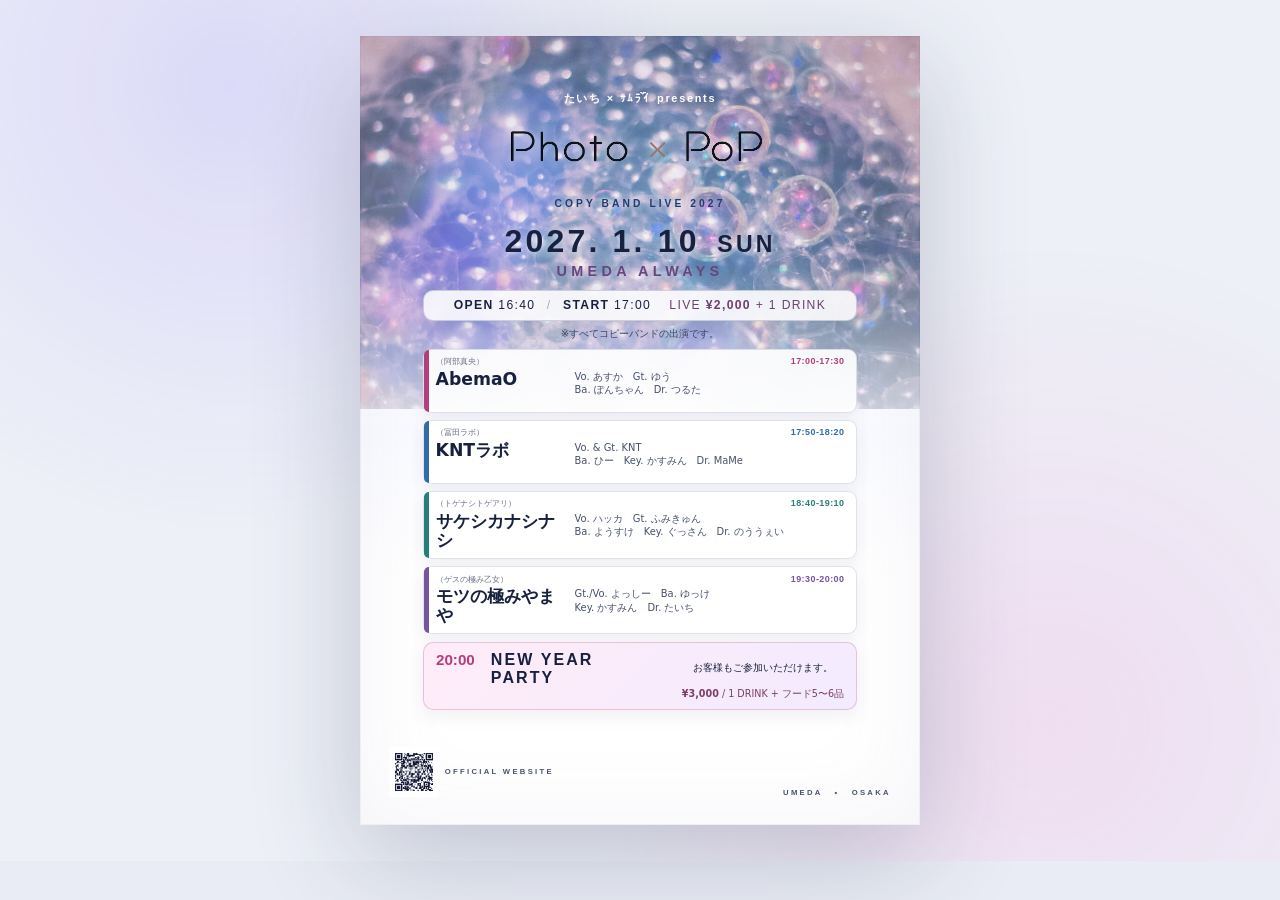
==== flyer/index.html @ 2063f886 "Rework compact band information cards" ====
<!doctype html>
<html lang="ja">
  <head>
    <meta charset="UTF-8">
    <meta name="viewport" content="width=device-width, initial-scale=1.0">
    <meta name="description" content="2027年1月10日、梅田ALWAYSで開催するPhoto × PoP コピーバンドライブのご案内">
    <title>Photo × PoP | Copy Band Live 2027</title>
    <link rel="stylesheet" href="./styles.css">
  </head>
  <body>
    <main class="flyer" aria-labelledby="event-title">
      <header class="hero">
        <p class="presents">たいち × ｻﾑﾗｲོ presents</p>
        <img class="event-logo" src="./images/logo.png" alt="Photo × PoP">
        <h1 id="event-title" class="visually-hidden">Photo × PoP</h1>
        <p class="subtitle">COPY BAND LIVE 2027</p>

        <div class="event-date" aria-label="2027年1月10日日曜日">
          <span>2027. 1. 10</span>
          <span class="day">SUN</span>
        </div>
        <p class="venue">UMEDA ALWAYS</p>

        <section class="event-summary" aria-label="開催情報">
          <p><strong>OPEN</strong> 16:40 <span class="divider">/</span> <strong>START</strong> 17:00</p>
          <p class="live-price">LIVE <strong>¥2,000</strong> + 1 DRINK</p>
        </section>
        <p class="copy-note">※すべてコピーバンドの出演です。</p>
      </header>

      <section class="timetable" aria-label="出演タイムテーブル">
        <article class="act act-pink">
          <div class="act-detail">
            <div class="act-heading">
              <p class="cover-name">（阿部真央）</p>
              <time datetime="2027-01-10T17:00">17:00-17:30</time>
            </div>
            <div class="act-main">
              <h2>AbemaO</h2>
              <div class="members">
                <p>Vo. あすか　Gt. ゆう</p>
                <p>Ba. ぽんちゃん　Dr. つるた</p>
              </div>
            </div>
          </div>
        </article>

        <article class="act act-blue">
          <div class="act-detail">
            <div class="act-heading">
              <p class="cover-name">（冨田ラボ）</p>
              <time datetime="2027-01-10T17:50">17:50-18:20</time>
            </div>
            <div class="act-main">
              <h2>KNTラボ</h2>
              <div class="members">
                <p>Vo. &amp; Gt. KNT</p>
                <p>Ba. ひー　Key. かすみん　Dr. MaMe</p>
              </div>
            </div>
          </div>
        </article>

        <article class="act act-mint">
          <div class="act-detail">
            <div class="act-heading">
              <p class="cover-name">（トゲナシトゲアリ）</p>
              <time datetime="2027-01-10T18:40">18:40-19:10</time>
            </div>
            <div class="act-main">
              <h2>サケシカナシナシ</h2>
              <div class="members">
                <p>Vo. ハッカ　Gt. ふみきゅん</p>
                <p>Ba. ようすけ　Key. ぐっさん　Dr. のううぇい</p>
              </div>
            </div>
          </div>
        </article>

        <article class="act act-lilac">
          <div class="act-detail">
            <div class="act-heading">
              <p class="cover-name">（ゲスの極み乙女）</p>
              <time datetime="2027-01-10T19:30">19:30-20:00</time>
            </div>
            <div class="act-main">
              <h2>モツの極みやまや</h2>
              <div class="members">
                <p>Gt./Vo. よっしー　Ba. ゆっけ</p>
                <p>Key. かすみん　Dr. たいち</p>
              </div>
            </div>
          </div>
        </article>
      </section>

      <section class="party" aria-labelledby="party-title">
        <div class="party-heading">
          <time datetime="2027-01-10T20:00">20:00</time>
          <h2 id="party-title">NEW YEAR PARTY</h2>
        </div>
        <p>お客様もご参加いただけます。</p>
        <p class="party-price"><strong>¥3,000</strong> / 1 DRINK + フード5〜6品</p>
      </section>

      <footer>
        <div class="web-link">
          <img src="./images/photopop-qr.png" alt="Photo × PoP公式サイト https://taichi411.github.io/PhotoPoP/ のQRコード">
          <p>OFFICIAL WEBSITE</p>
        </div>
        <p class="footer-location">UMEDA <span aria-hidden="true">•</span> OSAKA</p>
      </footer>
    </main>
  </body>
</html>
---- flyer/styles.css ----
:root {
  color-scheme: light;
  font-family: "Hiragino Kaku Gothic ProN", "Yu Gothic", "Meiryo", system-ui, sans-serif;
  --ink: #17213f;
  --muted: #46506b;
  --panel: rgb(255 255 255 / 91%);
  --pink: #b33e7c;
  --blue: #326ca7;
  --mint: #267f79;
  --lilac: #7654a0;
}

* {
  box-sizing: border-box;
}

html {
  min-height: 100%;
  background: #e9ecf4;
}

body {
  min-height: 100%;
  margin: 0;
  padding: clamp(12px, 3vw, 36px);
  color: var(--ink);
  background:
    radial-gradient(circle at 18% 10%, rgb(114 85 255 / 14%), transparent 28rem),
    radial-gradient(circle at 82% 84%, rgb(255 86 190 / 12%), transparent 30rem),
    #edf0f7;
}

.flyer {
  position: relative;
  isolation: isolate;
  width: min(100%, 560px);
  aspect-ratio: 105 / 148;
  margin: 0 auto;
  overflow: hidden;
  padding: 4.6% 5.2% 3.6%;
  background: #fff url("./images/background.jpg") center top / 100% auto no-repeat;
  box-shadow: 0 30px 100px rgb(45 49 82 / 24%);
}

.flyer::before,
.flyer::after {
  position: absolute;
  inset: 0;
  z-index: -1;
  content: "";
  pointer-events: none;
}

.flyer::before {
  background:
    linear-gradient(180deg, rgb(255 255 255 / 8%) 0%, rgb(248 249 255 / 24%) 29%, rgb(249 250 255 / 88%) 51%, #fff 68%),
    radial-gradient(circle at 20% 15%, rgb(219 208 255 / 20%), transparent 40%);
}

.flyer::after {
  border: 1px solid rgb(39 49 89 / 8%);
  box-shadow: inset 0 0 90px rgb(110 120 160 / 8%);
}

.hero {
  text-align: center;
}

.presents,
.subtitle,
.venue,
footer {
  margin: 0;
  font-family: Arial, Helvetica, sans-serif;
  font-weight: 700;
  letter-spacing: .3em;
}

.presents {
  margin: 0 0 1.2%;
  color: #fff;
  font-size: clamp(.42rem, 1.45vw, .68rem);
  letter-spacing: .16em;
  text-shadow: 0 1px 8px rgb(24 27 62 / 72%);
}

.event-logo {
  display: block;
  width: 71%;
  height: auto;
  margin: 0 auto;
  filter: brightness(.68) contrast(1.2) drop-shadow(0 1px 8px rgb(255 255 255 / 88%));
}

.visually-hidden {
  position: absolute;
  width: 1px;
  height: 1px;
  padding: 0;
  margin: -1px;
  overflow: hidden;
  clip: rect(0, 0, 0, 0);
  white-space: nowrap;
  border: 0;
}

.subtitle {
  margin-top: .8%;
  color: #263b6d;
  font-size: clamp(.4rem, 1.35vw, .64rem);
  text-shadow: 0 1px 7px rgb(255 255 255 / 86%);
}

.event-date {
  display: flex;
  align-items: baseline;
  justify-content: center;
  gap: .55em;
  margin-top: 3.2%;
  font-family: Arial, Helvetica, sans-serif;
  font-size: clamp(1.12rem, 4.8vw, 2rem);
  font-weight: 700;
  letter-spacing: .1em;
  text-shadow: 0 1px 8px rgb(255 255 255 / 88%);
}

.event-date .day {
  font-size: .72em;
}

.venue {
  margin-top: .25em;
  color: #65477b;
  font-size: clamp(.58rem, 2.1vw, .9rem);
}

.event-summary {
  display: flex;
  justify-content: center;
  gap: 1.5em;
  margin: 2.5% auto 0;
  padding: 1.7% 2.4%;
  border: 1px solid rgb(59 69 112 / 23%);
  border-radius: 10px;
  background: rgb(255 255 255 / 86%);
  box-shadow: 0 5px 18px rgb(38 45 78 / 10%);
  backdrop-filter: blur(14px);
  font-family: Arial, Helvetica, sans-serif;
  font-size: clamp(.48rem, 1.72vw, .76rem);
  letter-spacing: .11em;
}

.event-summary p {
  margin: 0;
}

.event-summary .live-price {
  margin-top: 0;
  color: #6d3f70;
}

.divider {
  margin: 0 .55em;
  color: rgb(26 36 70 / 35%);
}

.copy-note {
  margin: .65em 0 .75em;
  color: #3d4661;
  font-size: clamp(.42rem, 1.42vw, .62rem);
}

.timetable {
  display: grid;
  gap: clamp(4px, 1vw, 7px);
}

.act {
  --accent: #fff;
  position: relative;
  min-height: 64px;
  padding: 1.55% 2.7% 1.75%;
  border: 1px solid rgb(64 76 122 / 16%);
  border-radius: 9px;
  background: var(--panel);
  backdrop-filter: blur(14px);
  box-shadow: 0 5px 16px rgb(46 55 91 / 8%);
}

.act::before {
  position: absolute;
  inset: 0 auto 0 0;
  width: 5px;
  border-radius: 9px 0 0 9px;
  background: var(--accent);
  content: "";
}

.act-pink { --accent: var(--pink); }
.act-blue { --accent: var(--blue); }
.act-mint { --accent: var(--mint); }
.act-lilac { --accent: var(--lilac); }

.act time {
  color: var(--accent);
  font-family: Arial, Helvetica, sans-serif;
  font-size: clamp(.4rem, 1.28vw, .56rem);
  font-weight: 700;
  letter-spacing: .05em;
  white-space: nowrap;
}

.act-detail {
  width: 100%;
}

.act-heading {
  display: flex;
  align-items: baseline;
  justify-content: space-between;
  gap: 1em;
  margin-bottom: .2em;
}

.act .cover-name {
  color: #697087;
  font-size: clamp(.36rem, 1.08vw, .48rem);
  line-height: 1;
}

.act-main {
  display: grid;
  grid-template-columns: 31% 1fr;
  align-items: start;
  gap: 3%;
}

.act h2 {
  margin: 0;
  font-size: clamp(.68rem, 2.45vw, 1.08rem);
  font-weight: 700;
  line-height: 1.12;
}

.act p {
  margin: .06em 0;
  color: var(--muted);
  font-size: clamp(.42rem, 1.42vw, .62rem);
  line-height: 1.28;
}

.members {
  padding-top: .05em;
}

.party {
  display: grid;
  grid-template-columns: 1fr auto;
  align-items: center;
  gap: .1em 1.3em;
  margin-top: 1.8%;
  padding: 1.8% 2.8%;
  border: 1px solid rgb(191 91 148 / 30%);
  border-radius: 10px;
  background: linear-gradient(135deg, rgb(255 235 247 / 96%), rgb(242 234 255 / 96%));
  box-shadow: 0 5px 18px rgb(89 53 99 / 9%);
  text-align: center;
  backdrop-filter: blur(14px);
}

.party-heading {
  display: flex;
  align-items: baseline;
  gap: 1em;
  text-align: left;
}

.party time {
  color: var(--pink);
  font-family: Arial, Helvetica, sans-serif;
  font-size: clamp(.62rem, 2.2vw, .95rem);
  font-weight: 700;
}

.party h2 {
  margin: 0;
  font-family: Arial, Helvetica, sans-serif;
  font-size: clamp(.68rem, 2.3vw, 1rem);
  letter-spacing: .13em;
}

.party > p {
  margin: 0;
  font-size: clamp(.42rem, 1.38vw, .6rem);
}

.party .party-price {
  grid-column: 2;
  margin-top: 0;
  color: #7b4168;
}

footer {
  position: absolute;
  right: 5.2%;
  bottom: 3.6%;
  left: 5.2%;
  display: flex;
  align-items: flex-end;
  justify-content: space-between;
  margin-top: 1.6%;
  color: #4a536d;
  font-size: clamp(.34rem, 1.05vw, .48rem);
  text-align: left;
}

footer span {
  padding: 0 1em;
}

.web-link {
  display: flex;
  align-items: center;
  gap: .75em;
}

.web-link img {
  width: clamp(44px, 3.9vw, 54px);
  min-width: 0;
  height: auto;
  padding: 2px;
  border-radius: 3px;
  background: #fff;
}

.web-link p,
.footer-location {
  margin: 0;
}

.footer-location {
  white-space: nowrap;
}

@media (max-width: 560px) {
  body {
    padding: 0;
  }

  .flyer {
    box-shadow: none;
  }

  .web-link img {
    width: 14mm;
  }
}

@media print {
  @page {
    size: A6 portrait;
    margin: 0;
  }

  body {
    padding: 0;
    background: none;
  }

  .flyer {
    width: 105mm;
    height: 148mm;
    padding: 4.8mm 5.5mm 3.8mm;
    box-shadow: none;
  }
}
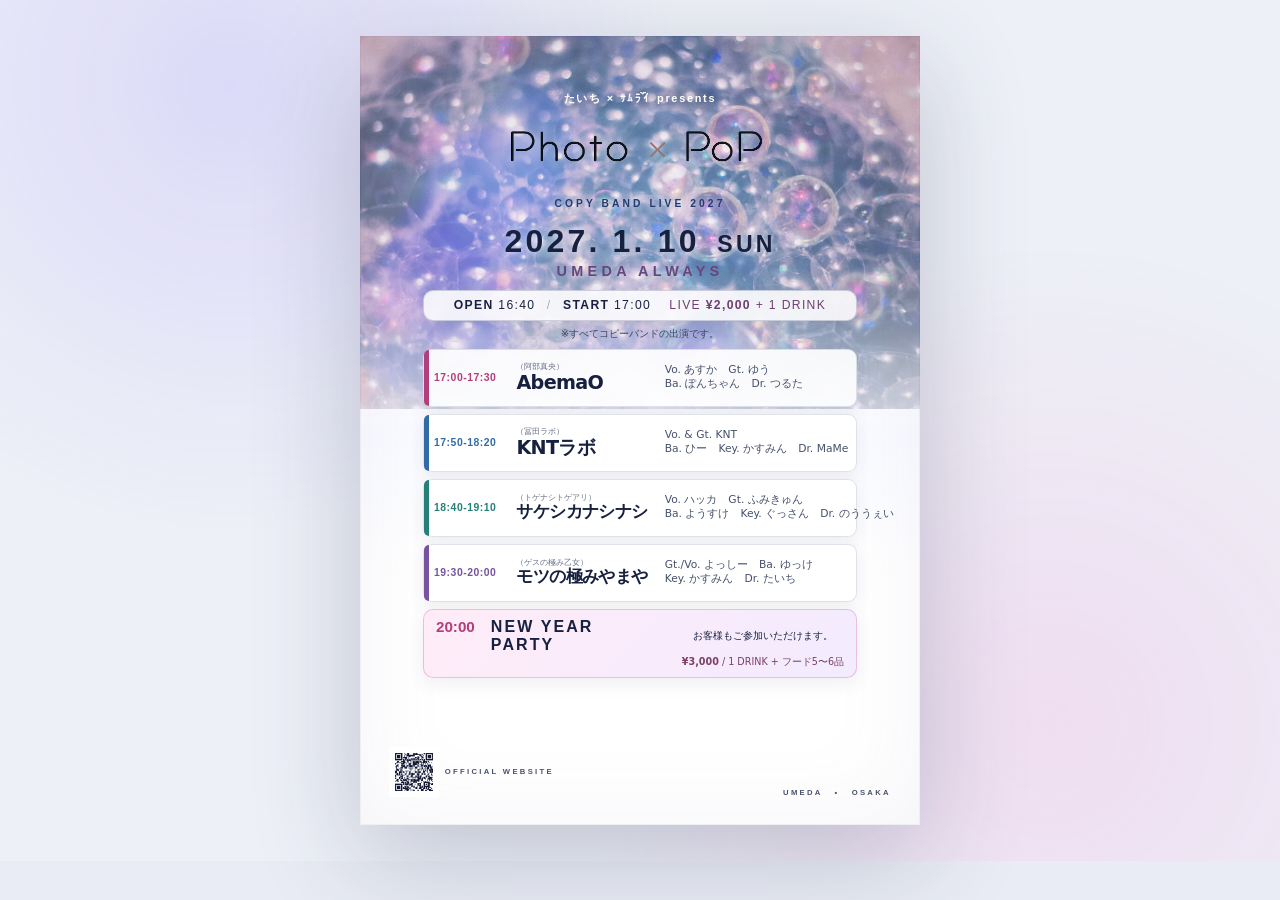
==== commit 110715e5: "Align compact flyer cards in three columns" ====
--- a/flyer/index.html
+++ b/flyer/index.html
@@ -30,66 +30,50 @@
 
       <section class="timetable" aria-label="出演タイムテーブル">
         <article class="act act-pink">
-          <div class="act-detail">
-            <div class="act-heading">
-              <p class="cover-name">（阿部真央）</p>
-              <time datetime="2027-01-10T17:00">17:00-17:30</time>
-            </div>
-            <div class="act-main">
-              <h2>AbemaO</h2>
-              <div class="members">
-                <p>Vo. あすか　Gt. ゆう</p>
-                <p>Ba. ぽんちゃん　Dr. つるた</p>
-              </div>
-            </div>
+          <time datetime="2027-01-10T17:00">17:00-17:30</time>
+          <div class="act-name">
+            <p class="cover-name">（阿部真央）</p>
+            <h2>AbemaO</h2>
+          </div>
+          <div class="members">
+            <p>Vo. あすか　Gt. ゆう</p>
+            <p>Ba. ぽんちゃん　Dr. つるた</p>
           </div>
         </article>
 
         <article class="act act-blue">
-          <div class="act-detail">
-            <div class="act-heading">
-              <p class="cover-name">（冨田ラボ）</p>
-              <time datetime="2027-01-10T17:50">17:50-18:20</time>
-            </div>
-            <div class="act-main">
-              <h2>KNTラボ</h2>
-              <div class="members">
-                <p>Vo. &amp; Gt. KNT</p>
-                <p>Ba. ひー　Key. かすみん　Dr. MaMe</p>
-              </div>
-            </div>
+          <time datetime="2027-01-10T17:50">17:50-18:20</time>
+          <div class="act-name">
+            <p class="cover-name">（冨田ラボ）</p>
+            <h2>KNTラボ</h2>
+          </div>
+          <div class="members">
+            <p>Vo. &amp; Gt. KNT</p>
+            <p>Ba. ひー　Key. かすみん　Dr. MaMe</p>
           </div>
         </article>
 
         <article class="act act-mint">
-          <div class="act-detail">
-            <div class="act-heading">
-              <p class="cover-name">（トゲナシトゲアリ）</p>
-              <time datetime="2027-01-10T18:40">18:40-19:10</time>
-            </div>
-            <div class="act-main">
-              <h2>サケシカナシナシ</h2>
-              <div class="members">
-                <p>Vo. ハッカ　Gt. ふみきゅん</p>
-                <p>Ba. ようすけ　Key. ぐっさん　Dr. のううぇい</p>
-              </div>
-            </div>
+          <time datetime="2027-01-10T18:40">18:40-19:10</time>
+          <div class="act-name act-name-long">
+            <p class="cover-name">（トゲナシトゲアリ）</p>
+            <h2>サケシカナシナシ</h2>
+          </div>
+          <div class="members">
+            <p>Vo. ハッカ　Gt. ふみきゅん</p>
+            <p>Ba. ようすけ　Key. ぐっさん　Dr. のううぇい</p>
           </div>
         </article>
 
         <article class="act act-lilac">
-          <div class="act-detail">
-            <div class="act-heading">
-              <p class="cover-name">（ゲスの極み乙女）</p>
-              <time datetime="2027-01-10T19:30">19:30-20:00</time>
-            </div>
-            <div class="act-main">
-              <h2>モツの極みやまや</h2>
-              <div class="members">
-                <p>Gt./Vo. よっしー　Ba. ゆっけ</p>
-                <p>Key. かすみん　Dr. たいち</p>
-              </div>
-            </div>
+          <time datetime="2027-01-10T19:30">19:30-20:00</time>
+          <div class="act-name act-name-long">
+            <p class="cover-name">（ゲスの極み乙女）</p>
+            <h2>モツの極みやまや</h2>
+          </div>
+          <div class="members">
+            <p>Gt./Vo. よっしー　Ba. ゆっけ</p>
+            <p>Key. かすみん　Dr. たいち</p>
           </div>
         </article>
       </section>
--- a/flyer/styles.css
+++ b/flyer/styles.css
@@ -178,8 +178,12 @@
 .act {
   --accent: #fff;
   position: relative;
-  min-height: 64px;
-  padding: 1.55% 2.7% 1.75%;
+  display: grid;
+  grid-template-columns: 18% 34% 1fr;
+  align-items: center;
+  gap: 2%;
+  min-height: 58px;
+  padding: 1.05% 2.35%;
   border: 1px solid rgb(64 76 122 / 16%);
   border-radius: 9px;
   background: var(--panel);
@@ -204,53 +208,48 @@
 .act time {
   color: var(--accent);
   font-family: Arial, Helvetica, sans-serif;
-  font-size: clamp(.4rem, 1.28vw, .56rem);
+  font-size: clamp(.46rem, 1.48vw, .65rem);
   font-weight: 700;
   letter-spacing: .05em;
   white-space: nowrap;
-}
-
-.act-detail {
-  width: 100%;
-}
-
-.act-heading {
-  display: flex;
-  align-items: baseline;
-  justify-content: space-between;
-  gap: 1em;
-  margin-bottom: .2em;
 }
 
 .act .cover-name {
   color: #697087;
-  font-size: clamp(.36rem, 1.08vw, .48rem);
+  font-size: clamp(.36rem, 1.06vw, .47rem);
   line-height: 1;
 }
 
-.act-main {
-  display: grid;
-  grid-template-columns: 31% 1fr;
-  align-items: start;
-  gap: 3%;
+.act-name {
+  min-width: 0;
 }
 
 .act h2 {
-  margin: 0;
-  font-size: clamp(.68rem, 2.45vw, 1.08rem);
-  font-weight: 700;
-  line-height: 1.12;
+  margin: .16em 0 0;
+  font-size: clamp(.78rem, 2.72vw, 1.2rem);
+  font-weight: 700;
+  letter-spacing: -.035em;
+  line-height: 1.02;
+  white-space: nowrap;
+}
+
+.act-name-long h2 {
+  font-size: clamp(.68rem, 2.35vw, 1.04rem);
 }
 
 .act p {
   margin: .06em 0;
   color: var(--muted);
-  font-size: clamp(.42rem, 1.42vw, .62rem);
-  line-height: 1.28;
+  font-size: clamp(.46rem, 1.52vw, .67rem);
+  line-height: 1.2;
 }
 
 .members {
-  padding-top: .05em;
+  min-width: 0;
+}
+
+.members p {
+  white-space: nowrap;
 }
 
 .party {
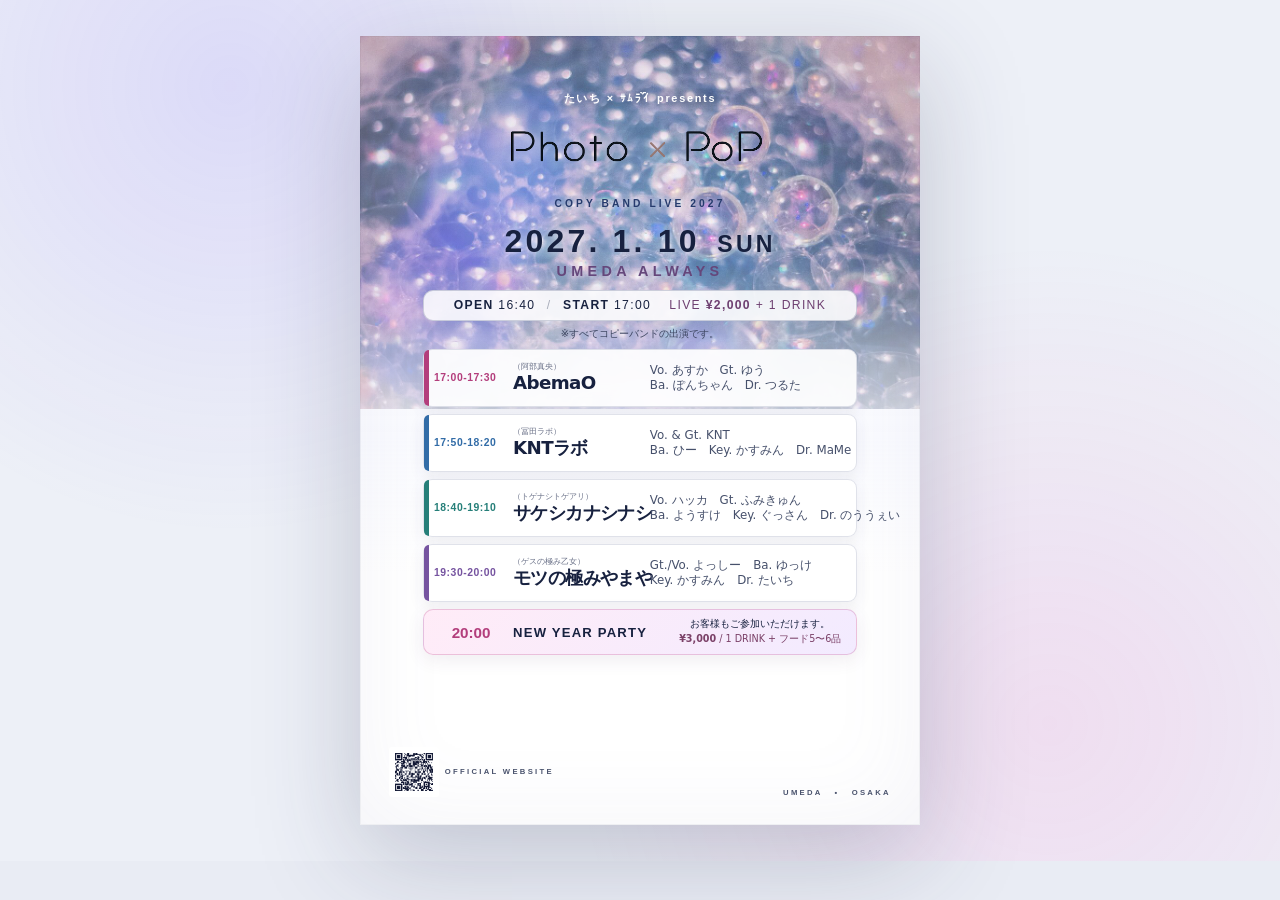
==== commit 10305e50: "Refresh flyer stylesheet" ====
--- a/flyer/index.html
+++ b/flyer/index.html
@@ -5,7 +5,7 @@
     <meta name="viewport" content="width=device-width, initial-scale=1.0">
     <meta name="description" content="2027年1月10日、梅田ALWAYSで開催するPhoto × PoP コピーバンドライブのご案内">
     <title>Photo × PoP | Copy Band Live 2027</title>
-    <link rel="stylesheet" href="./styles.css">
+    <link rel="stylesheet" href="./styles.css?v=20260918-1">
   </head>
   <body>
     <main class="flyer" aria-labelledby="event-title">
--- a/flyer/styles.css
+++ b/flyer/styles.css
@@ -179,9 +179,9 @@
   --accent: #fff;
   position: relative;
   display: grid;
-  grid-template-columns: 18% 34% 1fr;
+  grid-template-columns: 18% 32% minmax(0, 1fr);
   align-items: center;
-  gap: 2%;
+  gap: 1.2%;
   min-height: 58px;
   padding: 1.05% 2.35%;
   border: 1px solid rgb(64 76 122 / 16%);
@@ -226,21 +226,17 @@
 
 .act h2 {
   margin: .16em 0 0;
-  font-size: clamp(.78rem, 2.72vw, 1.2rem);
+  font-size: clamp(.75rem, 2.59vw, 1.14rem);
   font-weight: 700;
   letter-spacing: -.035em;
   line-height: 1.02;
   white-space: nowrap;
-}
-
-.act-name-long h2 {
-  font-size: clamp(.68rem, 2.35vw, 1.04rem);
 }
 
 .act p {
   margin: .06em 0;
   color: var(--muted);
-  font-size: clamp(.46rem, 1.52vw, .67rem);
+  font-size: clamp(.51rem, 1.67vw, .74rem);
   line-height: 1.2;
 }
 
@@ -254,11 +250,11 @@
 
 .party {
   display: grid;
-  grid-template-columns: 1fr auto;
+  grid-template-columns: 18% 38% minmax(0, 1fr);
   align-items: center;
-  gap: .1em 1.3em;
+  gap: .1em 1.2%;
   margin-top: 1.8%;
-  padding: 1.8% 2.8%;
+  padding: 1.8% 2.35%;
   border: 1px solid rgb(191 91 148 / 30%);
   border-radius: 10px;
   background: linear-gradient(135deg, rgb(255 235 247 / 96%), rgb(242 234 255 / 96%));
@@ -268,33 +264,39 @@
 }
 
 .party-heading {
-  display: flex;
-  align-items: baseline;
-  gap: 1em;
+  display: contents;
+}
+
+.party time {
+  grid-column: 1;
+  grid-row: 1 / span 2;
+  align-self: center;
+  color: var(--pink);
+  font-family: Arial, Helvetica, sans-serif;
+  font-size: clamp(.62rem, 2.2vw, .95rem);
+  font-weight: 700;
+}
+
+.party h2 {
+  grid-column: 2;
+  grid-row: 1 / span 2;
+  align-self: center;
+  margin: 0;
+  font-family: Arial, Helvetica, sans-serif;
+  font-size: clamp(.6rem, 1.9vw, .82rem);
+  letter-spacing: .09em;
   text-align: left;
-}
-
-.party time {
-  color: var(--pink);
-  font-family: Arial, Helvetica, sans-serif;
-  font-size: clamp(.62rem, 2.2vw, .95rem);
-  font-weight: 700;
-}
-
-.party h2 {
-  margin: 0;
-  font-family: Arial, Helvetica, sans-serif;
-  font-size: clamp(.68rem, 2.3vw, 1rem);
-  letter-spacing: .13em;
+  white-space: nowrap;
 }
 
 .party > p {
+  grid-column: 3;
   margin: 0;
   font-size: clamp(.42rem, 1.38vw, .6rem);
 }
 
 .party .party-price {
-  grid-column: 2;
+  grid-column: 3;
   margin-top: 0;
   color: #7b4168;
 }
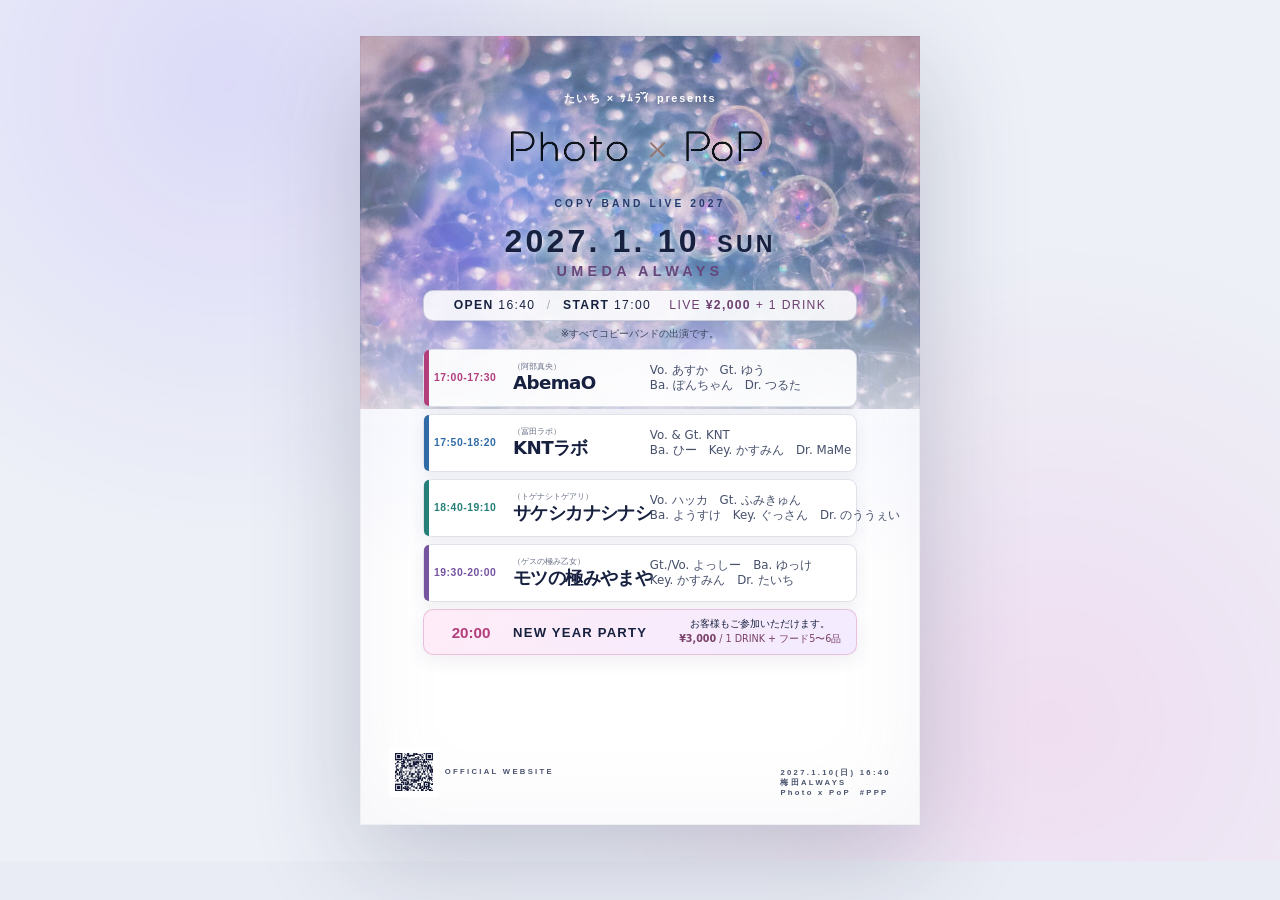
==== commit 909abfa9: "Update flyer footer details" ====
--- a/flyer/index.html
+++ b/flyer/index.html
@@ -92,7 +92,7 @@
           <img src="./images/photopop-qr.png" alt="Photo × PoP公式サイト https://taichi411.github.io/PhotoPoP/ のQRコード">
           <p>OFFICIAL WEBSITE</p>
         </div>
-        <p class="footer-location">UMEDA <span aria-hidden="true">•</span> OSAKA</p>
+        <p class="footer-location">2027.1.10(日) 16:40<br>梅田ALWAYS<br>Photo x PoP&nbsp;&nbsp;#PPP</p>
       </footer>
     </main>
   </body>
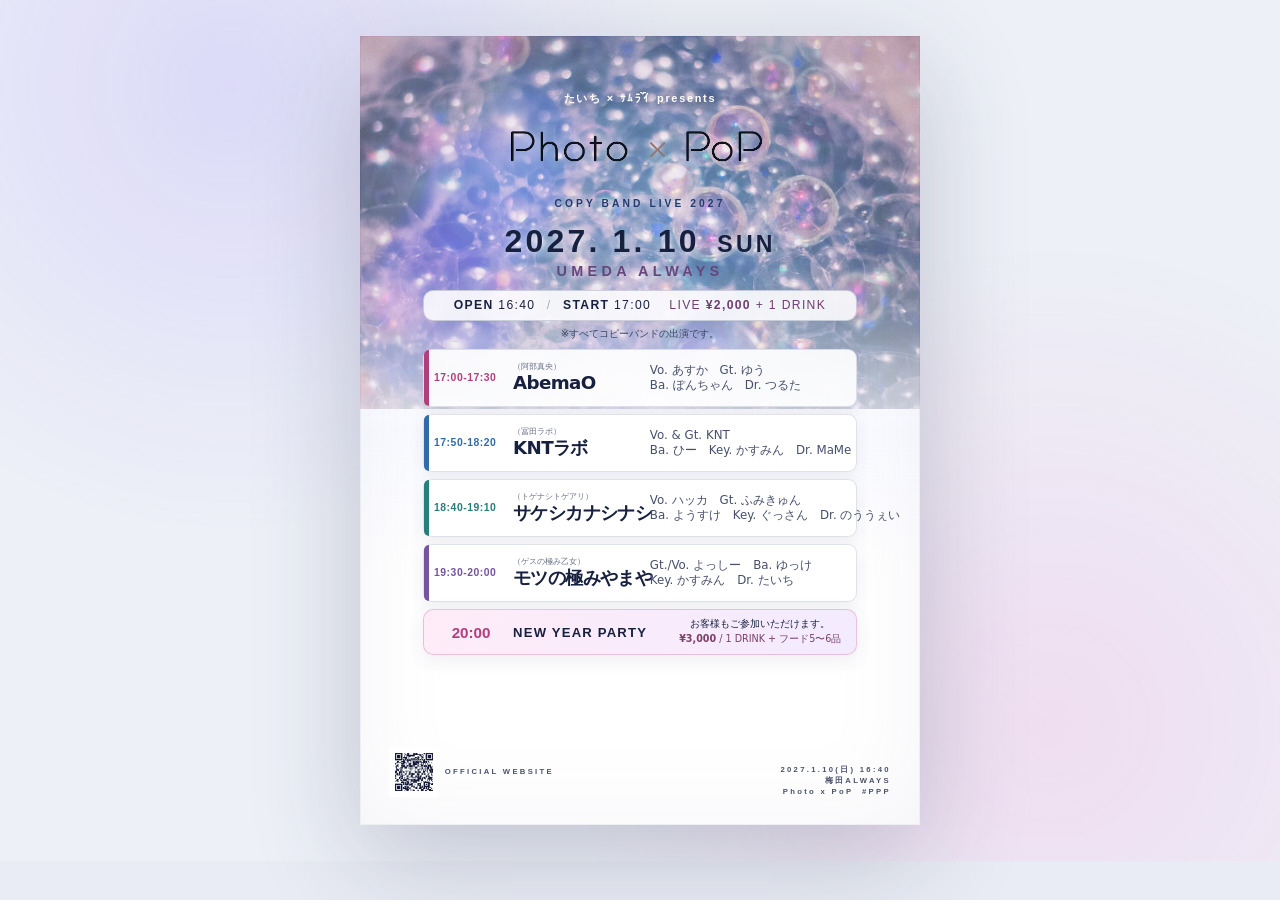
==== commit f8ad13d9: "Refresh flyer footer styles" ====
--- a/flyer/index.html
+++ b/flyer/index.html
@@ -5,7 +5,7 @@
     <meta name="viewport" content="width=device-width, initial-scale=1.0">
     <meta name="description" content="2027年1月10日、梅田ALWAYSで開催するPhoto × PoP コピーバンドライブのご案内">
     <title>Photo × PoP | Copy Band Live 2027</title>
-    <link rel="stylesheet" href="./styles.css?v=20260918-1">
+    <link rel="stylesheet" href="./styles.css?v=20260918-2">
   </head>
   <body>
     <main class="flyer" aria-labelledby="event-title">
--- a/flyer/styles.css
+++ b/flyer/styles.css
@@ -340,6 +340,8 @@
 }
 
 .footer-location {
+  line-height: 1.45;
+  text-align: right;
   white-space: nowrap;
 }
 
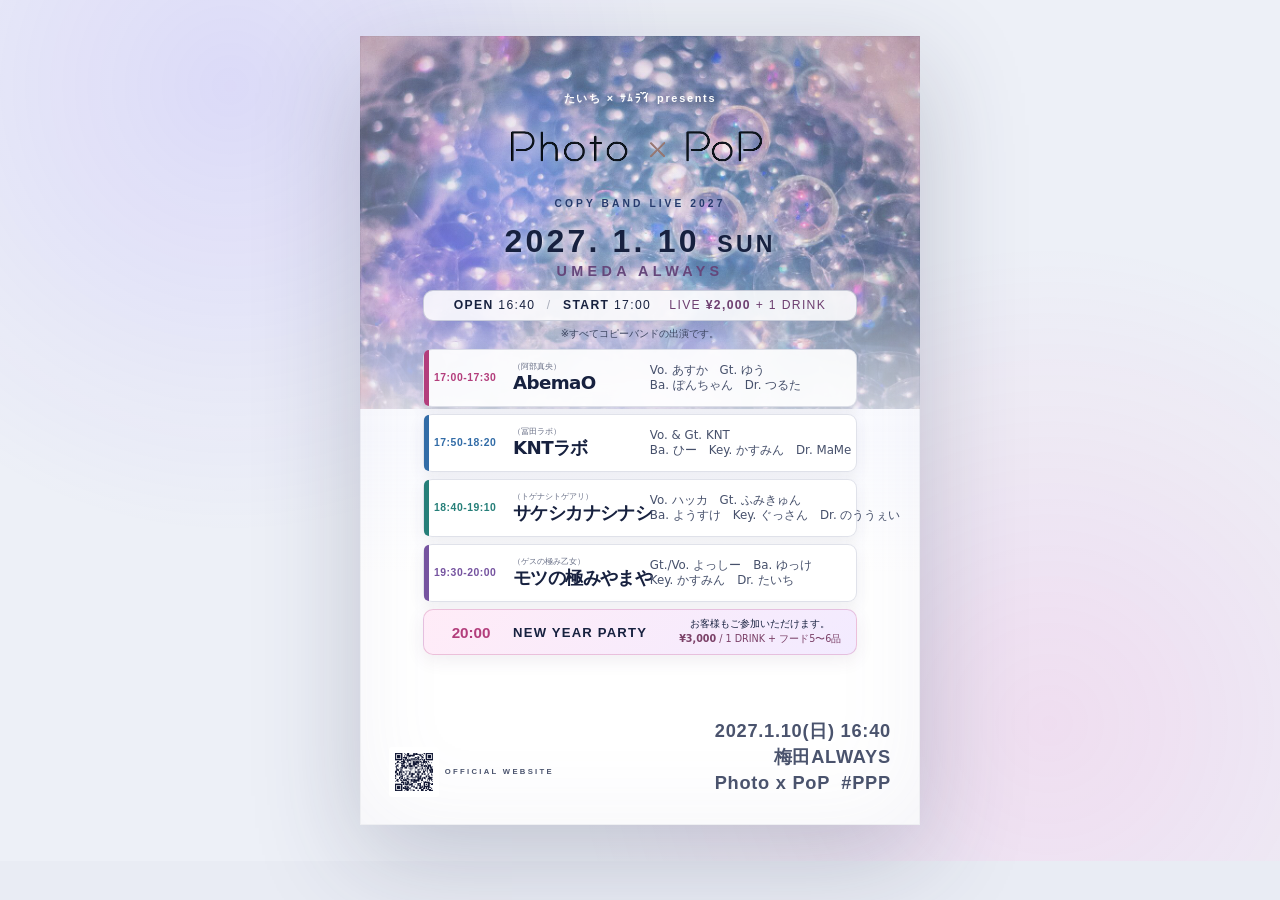
==== commit 69eec18b: "Refresh enlarged footer styles" ====
--- a/flyer/index.html
+++ b/flyer/index.html
@@ -5,7 +5,7 @@
     <meta name="viewport" content="width=device-width, initial-scale=1.0">
     <meta name="description" content="2027年1月10日、梅田ALWAYSで開催するPhoto × PoP コピーバンドライブのご案内">
     <title>Photo × PoP | Copy Band Live 2027</title>
-    <link rel="stylesheet" href="./styles.css?v=20260918-2">
+    <link rel="stylesheet" href="./styles.css?v=20260918-3">
   </head>
   <body>
     <main class="flyer" aria-labelledby="event-title">
--- a/flyer/styles.css
+++ b/flyer/styles.css
@@ -340,6 +340,8 @@
 }
 
 .footer-location {
+  font-size: clamp(.75rem, 2.59vw, 1.14rem);
+  letter-spacing: .04em;
   line-height: 1.45;
   text-align: right;
   white-space: nowrap;
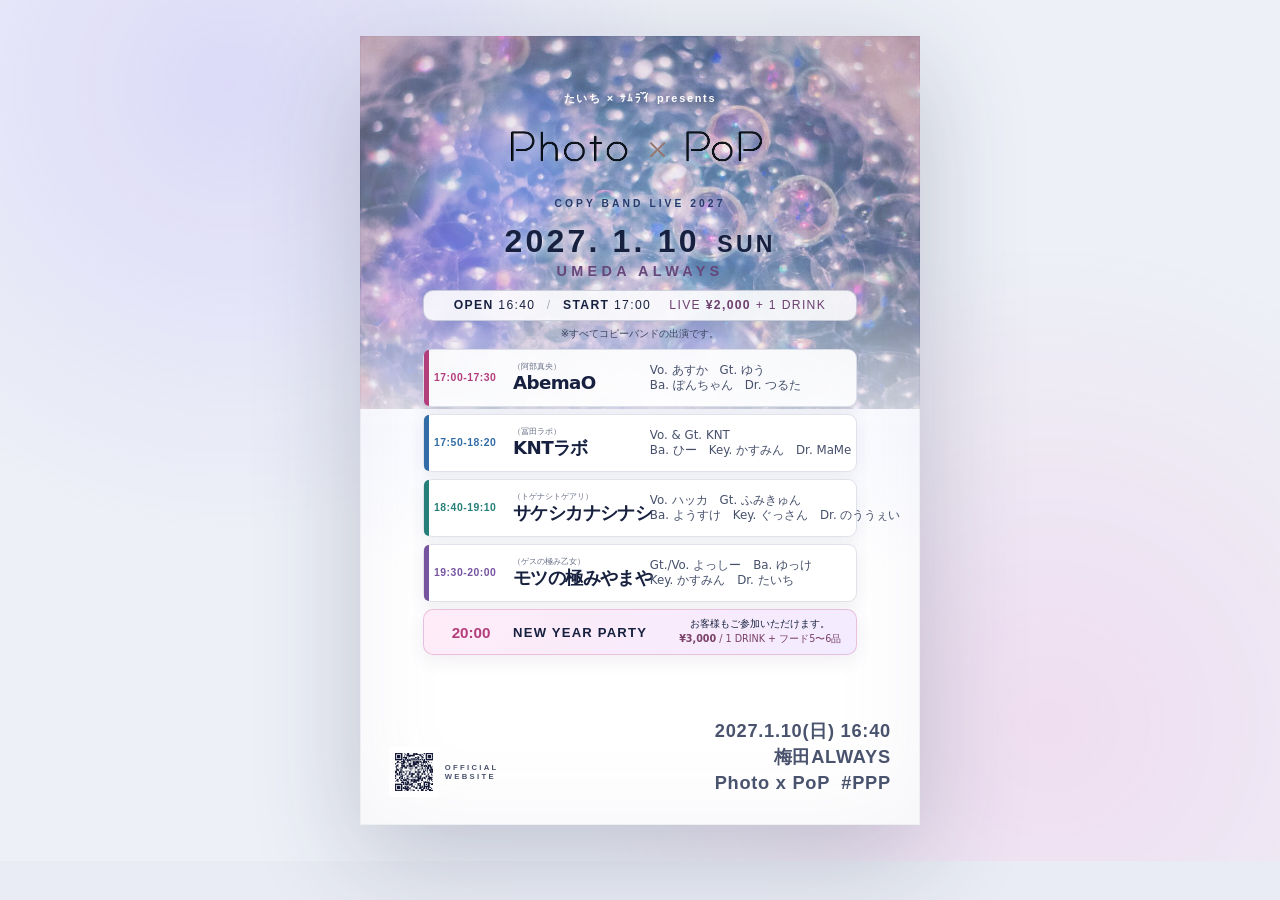
==== commit ae6a5a61: "Enlarge QR and stack website label" ====
--- a/flyer/index.html
+++ b/flyer/index.html
@@ -5,7 +5,7 @@
     <meta name="viewport" content="width=device-width, initial-scale=1.0">
     <meta name="description" content="2027年1月10日、梅田ALWAYSで開催するPhoto × PoP コピーバンドライブのご案内">
     <title>Photo × PoP | Copy Band Live 2027</title>
-    <link rel="stylesheet" href="./styles.css?v=20260918-3">
+    <link rel="stylesheet" href="./styles.css?v=20260918-4">
   </head>
   <body>
     <main class="flyer" aria-labelledby="event-title">
@@ -90,7 +90,7 @@
       <footer>
         <div class="web-link">
           <img src="./images/photopop-qr.png" alt="Photo × PoP公式サイト https://taichi411.github.io/PhotoPoP/ のQRコード">
-          <p>OFFICIAL WEBSITE</p>
+          <p>OFFICIAL<br>WEBSITE</p>
         </div>
         <p class="footer-location">2027.1.10(日) 16:40<br>梅田ALWAYS<br>Photo x PoP&nbsp;&nbsp;#PPP</p>
       </footer>
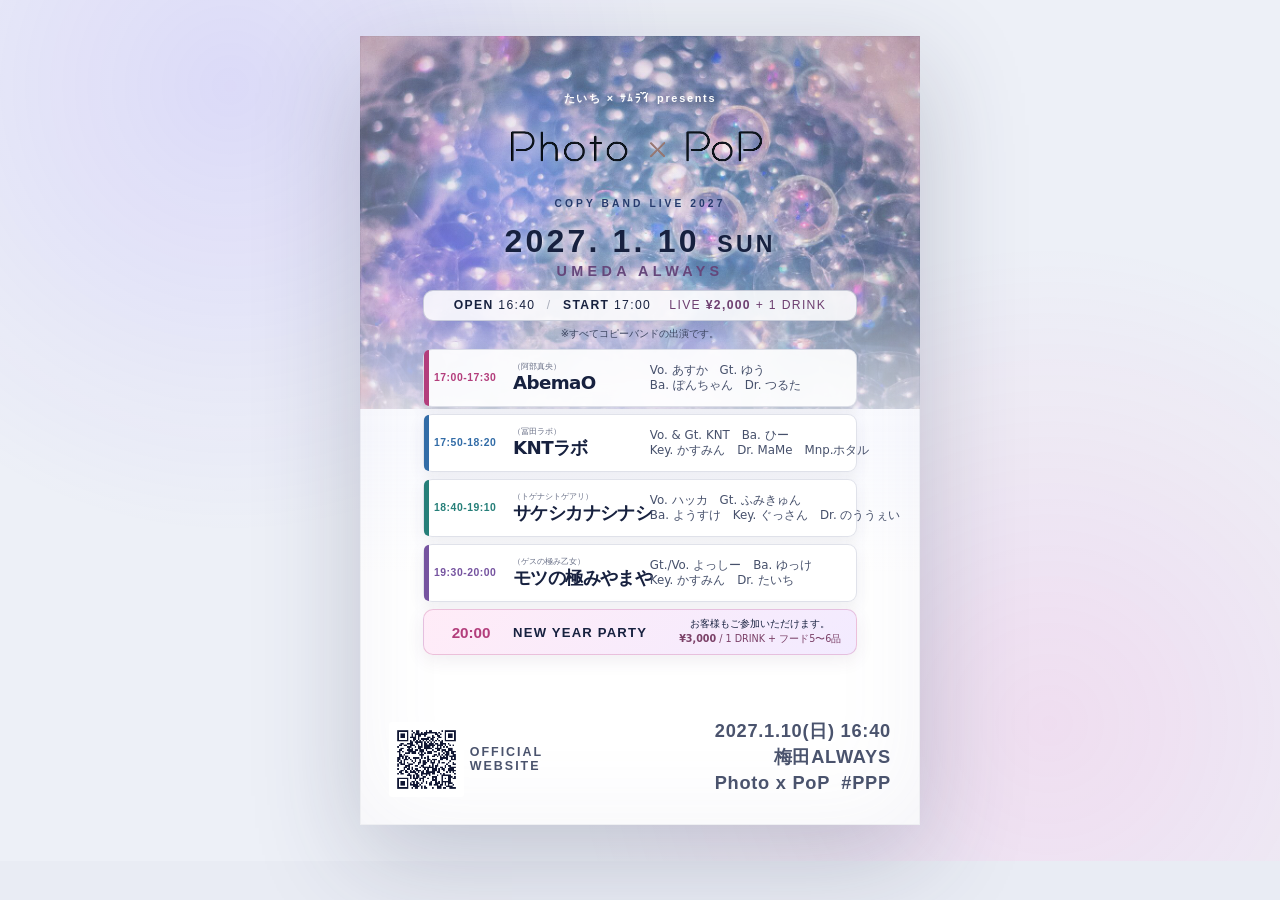
==== commit 1fe46465: "Add Hotaru to KNT Lab flyer lineup" ====
--- a/flyer/index.html
+++ b/flyer/index.html
@@ -48,8 +48,8 @@
             <h2>KNTラボ</h2>
           </div>
           <div class="members">
-            <p>Vo. &amp; Gt. KNT</p>
-            <p>Ba. ひー　Key. かすみん　Dr. MaMe</p>
+            <p>Vo. &amp; Gt. KNT　Ba. ひー</p>
+            <p>Key. かすみん　Dr. MaMe　Mnp.ホタル</p>
           </div>
         </article>
 
--- a/flyer/styles.css
+++ b/flyer/styles.css
@@ -326,7 +326,7 @@
 }
 
 .web-link img {
-  width: clamp(44px, 3.9vw, 54px);
+  width: clamp(54px, 5.85vw, 80px);
   min-width: 0;
   height: auto;
   padding: 2px;
@@ -339,6 +339,12 @@
   margin: 0;
 }
 
+.web-link p {
+  font-size: clamp(.55rem, 1.8vw, .78rem);
+  letter-spacing: .16em;
+  line-height: 1.15;
+}
+
 .footer-location {
   font-size: clamp(.75rem, 2.59vw, 1.14rem);
   letter-spacing: .04em;
